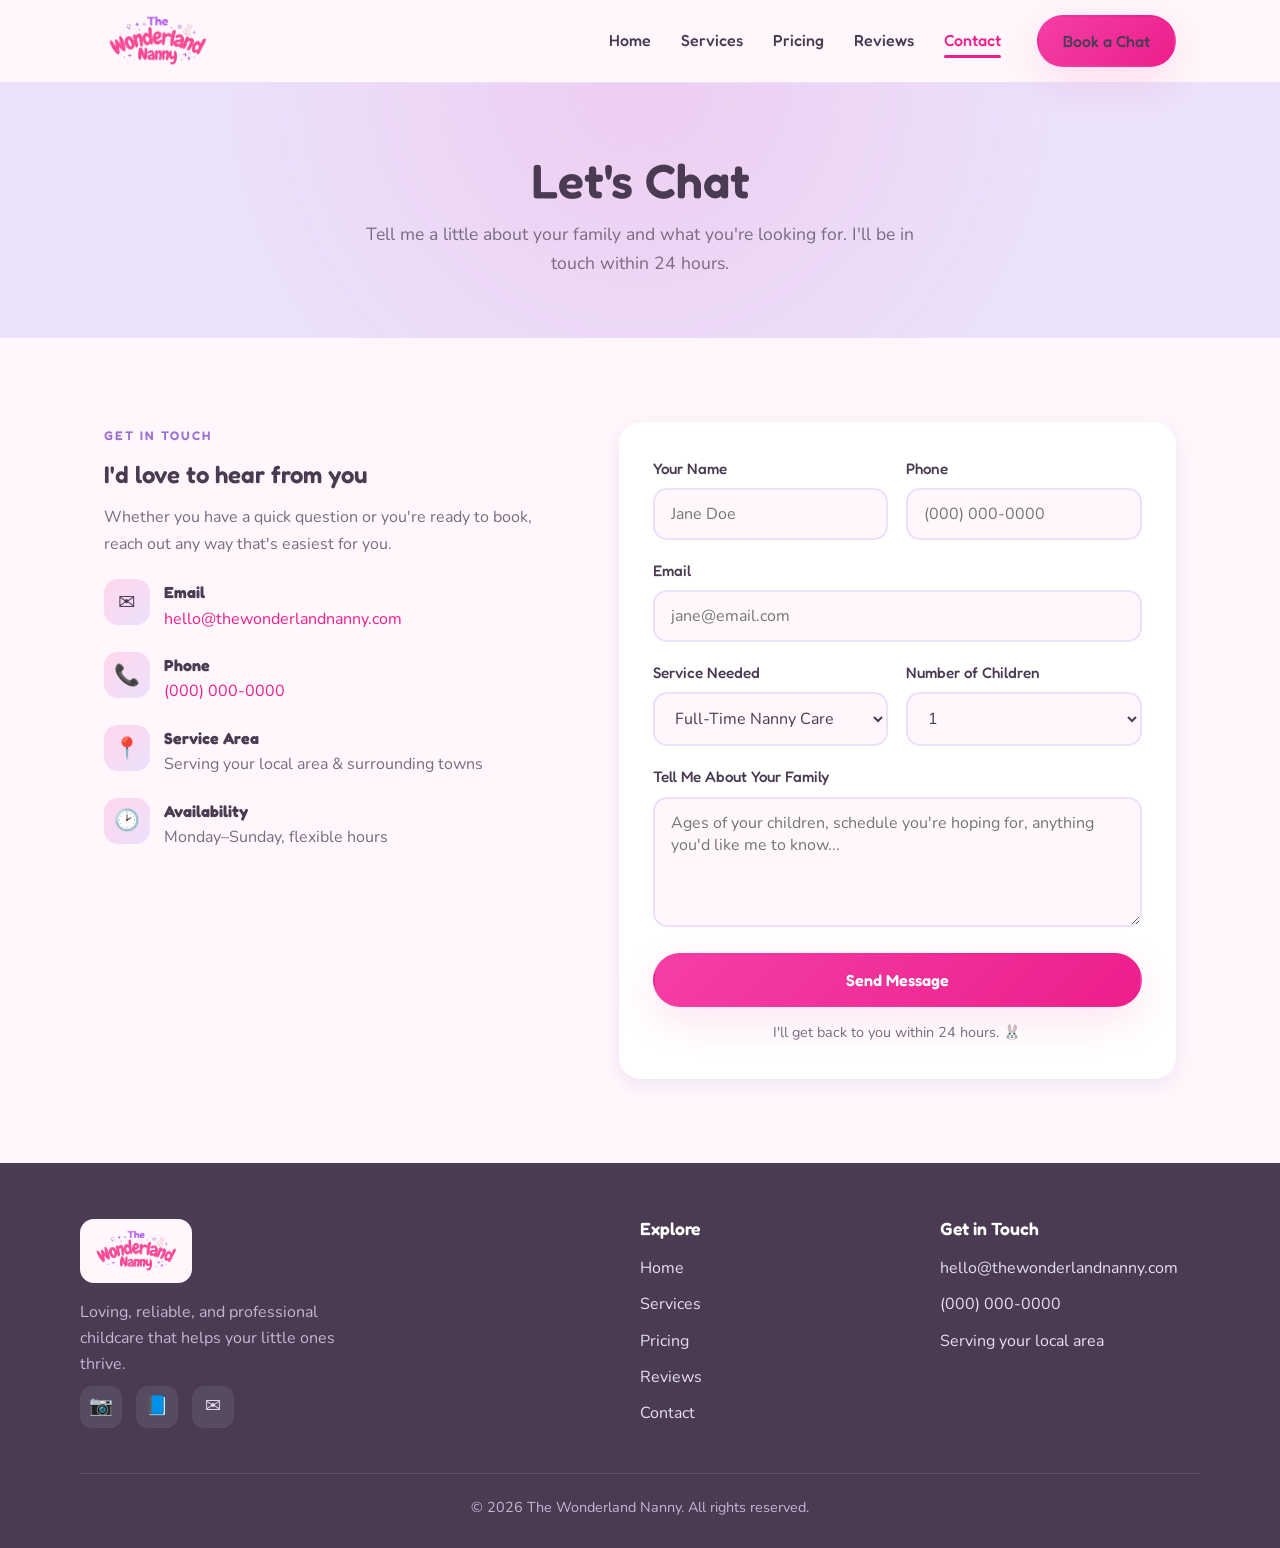
==== contact.html @ 235f538e "Initial site: The Wonderland Nanny (5-page static site)" ====
<!DOCTYPE html>
<html lang="en">
<head>
  <meta charset="UTF-8" />
  <meta name="viewport" content="width=device-width, initial-scale=1.0" />
  <title>Contact — The Wonderland Nanny</title>
  <meta name="description" content="Get in touch with The Wonderland Nanny to chat about your family's childcare needs." />
  <link rel="preconnect" href="https://fonts.googleapis.com" />
  <link rel="preconnect" href="https://fonts.gstatic.com" crossorigin />
  <link href="https://fonts.googleapis.com/css2?family=Fredoka:wght@400;500;600;700&family=Nunito:wght@400;600;700&display=swap" rel="stylesheet" />
  <link rel="stylesheet" href="css/styles.css" />
  <link rel="icon" href="assets/logo.png" />
</head>
<body>

  <header class="site-header">
    <nav class="nav">
      <a href="index.html" class="nav__logo"><img src="assets/logo.png" alt="The Wonderland Nanny" /></a>
      <ul class="nav__links">
        <li><a href="index.html">Home</a></li>
        <li><a href="services.html">Services</a></li>
        <li><a href="pricing.html">Pricing</a></li>
        <li><a href="reviews.html">Reviews</a></li>
        <li><a href="contact.html" class="active">Contact</a></li>
        <li class="nav__cta"><a href="contact.html" class="btn btn--primary">Book a Chat</a></li>
      </ul>
      <button class="nav__toggle" aria-label="Menu"><span></span><span></span><span></span></button>
    </nav>
  </header>

  <section class="page-banner">
    <h1>Let's Chat</h1>
    <p>Tell me a little about your family and what you're looking for. I'll be in touch within 24 hours.</p>
  </section>

  <section class="section">
    <div class="container">
      <div class="contact-grid">
        <div class="contact-info">
          <span class="eyebrow">Get in Touch</span>
          <h2 style="margin-bottom:16px;">I'd love to hear from you</h2>
          <p>Whether you have a quick question or you're ready to book, reach out any way that's easiest for you.</p>

          <div class="contact-info__item">
            <div class="ic">✉️</div>
            <div><strong>Email</strong><span><a href="mailto:hello@thewonderlandnanny.com">hello@thewonderlandnanny.com</a></span></div>
          </div>
          <div class="contact-info__item">
            <div class="ic">📞</div>
            <div><strong>Phone</strong><span><a href="tel:+10000000000">(000) 000-0000</a></span></div>
          </div>
          <div class="contact-info__item">
            <div class="ic">📍</div>
            <div><strong>Service Area</strong><span>Serving your local area &amp; surrounding towns</span></div>
          </div>
          <div class="contact-info__item">
            <div class="ic">🕑</div>
            <div><strong>Availability</strong><span>Monday–Sunday, flexible hours</span></div>
          </div>
        </div>

        <form class="form" id="contact-form">
          <div class="form-row">
            <div class="field">
              <label for="name">Your Name</label>
              <input type="text" id="name" name="name" placeholder="Jane Doe" required />
            </div>
            <div class="field">
              <label for="phone">Phone</label>
              <input type="tel" id="phone" name="phone" placeholder="(000) 000-0000" />
            </div>
          </div>
          <div class="field">
            <label for="email">Email</label>
            <input type="email" id="email" name="email" placeholder="jane@email.com" required />
          </div>
          <div class="form-row">
            <div class="field">
              <label for="service">Service Needed</label>
              <select id="service" name="service">
                <option>Full-Time Nanny Care</option>
                <option>Part-Time / After-School</option>
                <option>Date-Night Sitting</option>
                <option>Newborn &amp; Infant Care</option>
                <option>Travel &amp; Event Care</option>
                <option>Occasional / Backup Care</option>
              </select>
            </div>
            <div class="field">
              <label for="children">Number of Children</label>
              <select id="children" name="children">
                <option>1</option><option>2</option><option>3</option><option>4+</option>
              </select>
            </div>
          </div>
          <div class="field">
            <label for="message">Tell Me About Your Family</label>
            <textarea id="message" name="message" placeholder="Ages of your children, schedule you're hoping for, anything you'd like me to know..."></textarea>
          </div>
          <button type="submit" class="btn btn--primary">Send Message</button>
          <p class="form__note">I'll get back to you within 24 hours. 🐰</p>
        </form>
      </div>
    </div>
  </section>

  <footer class="site-footer">
    <div class="footer-grid">
      <div class="footer-brand">
        <img src="assets/logo.png" alt="The Wonderland Nanny" />
        <p>Loving, reliable, and professional childcare that helps your little ones thrive.</p>
        <div class="footer-socials">
          <a href="#" aria-label="Instagram">📷</a>
          <a href="#" aria-label="Facebook">📘</a>
          <a href="#" aria-label="Email">✉️</a>
        </div>
      </div>
      <div>
        <h4>Explore</h4>
        <ul class="footer-links">
          <li><a href="index.html">Home</a></li>
          <li><a href="services.html">Services</a></li>
          <li><a href="pricing.html">Pricing</a></li>
          <li><a href="reviews.html">Reviews</a></li>
          <li><a href="contact.html">Contact</a></li>
        </ul>
      </div>
      <div>
        <h4>Get in Touch</h4>
        <ul class="footer-links">
          <li><a href="mailto:hello@thewonderlandnanny.com">hello@thewonderlandnanny.com</a></li>
          <li><a href="tel:+10000000000">(000) 000-0000</a></li>
          <li>Serving your local area</li>
        </ul>
      </div>
    </div>
    <div class="footer-bottom">© 2026 The Wonderland Nanny. All rights reserved.</div>
  </footer>

  <script src="js/main.js"></script>
</body>
</html>
---- css/styles.css ----
/* ===========================================================
   The Wonderland Nanny — shared styles
   Palette pulled from the logo: hot pink + lavender purple
   =========================================================== */

:root {
  --pink:        #ec1e8c;   /* hot pink from logo wordmark */
  --pink-bright: #f53fa6;
  --pink-soft:   #ffd6ec;
  --purple:      #9b6fd4;   /* lavender from "The" + stars   */
  --purple-soft: #ece1fb;
  --cream:       #fff7fb;   /* page background               */
  --ink:         #4a3b52;   /* soft plum text                */
  --ink-soft:    #7a6b82;
  --white:       #ffffff;

  --shadow:      0 14px 40px rgba(236, 30, 140, 0.12);
  --shadow-sm:   0 6px 18px rgba(155, 111, 212, 0.14);
  --radius:      22px;
  --radius-sm:   14px;
  --maxw:        1120px;

  --font-head: 'Fredoka', system-ui, sans-serif;
  --font-body: 'Nunito', system-ui, sans-serif;
}

* { box-sizing: border-box; margin: 0; padding: 0; }

html { scroll-behavior: smooth; }

body {
  font-family: var(--font-body);
  color: var(--ink);
  background: var(--cream);
  line-height: 1.65;
  -webkit-font-smoothing: antialiased;
}

h1, h2, h3, h4 {
  font-family: var(--font-head);
  font-weight: 600;
  line-height: 1.15;
  color: var(--ink);
}

a { color: var(--pink); text-decoration: none; }
img { max-width: 100%; display: block; }

.container {
  width: 100%;
  max-width: var(--maxw);
  margin: 0 auto;
  padding: 0 24px;
}

.section { padding: 84px 0; }
.section--tint { background: var(--purple-soft); }
.section--pink { background: var(--pink-soft); }

.eyebrow {
  display: inline-block;
  font-family: var(--font-head);
  font-weight: 600;
  letter-spacing: 2px;
  text-transform: uppercase;
  font-size: 0.78rem;
  color: var(--purple);
  margin-bottom: 14px;
}

.section-title {
  font-size: clamp(1.9rem, 4vw, 2.8rem);
  margin-bottom: 16px;
}

.section-lead {
  font-size: 1.1rem;
  color: var(--ink-soft);
  max-width: 620px;
}

.center { text-align: center; }
.center .section-lead { margin-left: auto; margin-right: auto; }

/* ---------- Buttons ---------- */
.btn {
  display: inline-block;
  font-family: var(--font-head);
  font-weight: 600;
  font-size: 1rem;
  padding: 15px 34px;
  border-radius: 999px;
  cursor: pointer;
  border: 2px solid transparent;
  transition: transform .18s ease, box-shadow .18s ease, background .18s ease;
}
.btn--primary {
  background: linear-gradient(135deg, var(--pink-bright), var(--pink));
  color: var(--white);
  box-shadow: var(--shadow);
}
.btn--primary:hover { transform: translateY(-3px); color: var(--white); }
.btn--ghost {
  background: transparent;
  color: var(--pink);
  border-color: var(--pink);
}
.btn--ghost:hover { background: var(--pink); color: var(--white); transform: translateY(-3px); }

/* ---------- Header / Nav ---------- */
.site-header {
  position: sticky;
  top: 0;
  z-index: 100;
  background: rgba(255, 247, 251, 0.92);
  backdrop-filter: blur(10px);
  border-bottom: 1px solid var(--purple-soft);
}
.nav {
  display: flex;
  align-items: center;
  justify-content: space-between;
  padding: 12px 24px;
  max-width: var(--maxw);
  margin: 0 auto;
}
.nav__logo img { height: 58px; width: auto; }
.nav__links {
  display: flex;
  align-items: center;
  gap: 30px;
  list-style: none;
}
.nav__links a {
  font-family: var(--font-head);
  font-weight: 500;
  color: var(--ink);
  font-size: 1rem;
  position: relative;
  padding: 4px 0;
}
.nav__links a:hover,
.nav__links a.active { color: var(--pink); }
.nav__links a.active::after {
  content: "";
  position: absolute;
  left: 0; right: 0; bottom: -4px;
  height: 3px;
  border-radius: 3px;
  background: var(--pink);
}
.nav__cta { margin-left: 6px; }
.nav__cta .btn { padding: 11px 24px; }

.nav__toggle {
  display: none;
  flex-direction: column;
  gap: 5px;
  background: none;
  border: none;
  cursor: pointer;
  padding: 6px;
}
.nav__toggle span {
  width: 26px; height: 3px;
  background: var(--pink);
  border-radius: 3px;
  transition: .25s;
}

/* ---------- Hero ---------- */
.hero {
  position: relative;
  text-align: center;
  padding: 96px 24px 104px;
  background:
    radial-gradient(circle at 20% 20%, rgba(245,63,166,.14), transparent 42%),
    radial-gradient(circle at 82% 30%, rgba(155,111,212,.16), transparent 45%),
    var(--cream);
  overflow: hidden;
}
.hero__logo {
  width: min(440px, 80vw);
  margin: 0 auto 26px;
}
.hero h1 {
  font-size: clamp(2rem, 5vw, 3.2rem);
  margin-bottom: 18px;
}
.hero p {
  font-size: 1.2rem;
  color: var(--ink-soft);
  max-width: 600px;
  margin: 0 auto 32px;
}
.hero__actions { display: flex; gap: 16px; justify-content: center; flex-wrap: wrap; }
.hero__sparkle {
  position: absolute;
  font-size: 1.6rem;
  opacity: .55;
  animation: float 6s ease-in-out infinite;
}
.hero__sparkle:nth-child(1) { top: 14%; left: 12%; }
.hero__sparkle:nth-child(2) { top: 22%; right: 14%; animation-delay: 1.5s; }
.hero__sparkle:nth-child(3) { bottom: 18%; left: 18%; animation-delay: 2.4s; }
.hero__sparkle:nth-child(4) { bottom: 24%; right: 16%; animation-delay: .8s; }
@keyframes float {
  0%,100% { transform: translateY(0) rotate(0); }
  50%     { transform: translateY(-14px) rotate(8deg); }
}

/* ---------- Page banner (interior pages) ---------- */
.page-banner {
  text-align: center;
  padding: 70px 24px 60px;
  background:
    radial-gradient(circle at 50% 0%, rgba(245,63,166,.12), transparent 60%),
    var(--purple-soft);
}
.page-banner h1 { font-size: clamp(2rem, 5vw, 3rem); margin-bottom: 12px; }
.page-banner p { color: var(--ink-soft); font-size: 1.1rem; max-width: 560px; margin: 0 auto; }

/* ---------- Generic grid + cards ---------- */
.grid { display: grid; gap: 28px; }
.grid--3 { grid-template-columns: repeat(3, 1fr); }
.grid--2 { grid-template-columns: repeat(2, 1fr); }

.card {
  background: var(--white);
  border-radius: var(--radius);
  padding: 34px 30px;
  box-shadow: var(--shadow-sm);
  border: 1px solid rgba(155,111,212,.08);
  transition: transform .2s ease, box-shadow .2s ease;
}
.card:hover { transform: translateY(-6px); box-shadow: var(--shadow); }
.card__icon {
  width: 60px; height: 60px;
  display: grid; place-items: center;
  border-radius: 18px;
  background: linear-gradient(135deg, var(--pink-soft), var(--purple-soft));
  font-size: 1.7rem;
  margin-bottom: 18px;
}
.card h3 { font-size: 1.3rem; margin-bottom: 10px; }
.card p { color: var(--ink-soft); }

/* ---------- Split (about) ---------- */
.split {
  display: grid;
  grid-template-columns: 1fr 1fr;
  gap: 56px;
  align-items: center;
}
.split__media {
  border-radius: var(--radius);
  background: linear-gradient(135deg, var(--pink-soft), var(--purple-soft));
  min-height: 360px;
  display: grid;
  place-items: center;
  font-size: 5rem;
  box-shadow: var(--shadow-sm);
}
.split h2 { margin-bottom: 18px; }
.split p { color: var(--ink-soft); margin-bottom: 14px; }

/* ---------- Stats ---------- */
.stats { display: flex; gap: 40px; flex-wrap: wrap; justify-content: center; }
.stat { text-align: center; }
.stat__num {
  font-family: var(--font-head);
  font-weight: 600;
  font-size: 2.6rem;
  color: var(--pink);
  line-height: 1;
}
.stat__label { color: var(--ink-soft); margin-top: 6px; }

/* ---------- Pricing ---------- */
.price-card {
  background: var(--white);
  border-radius: var(--radius);
  padding: 38px 32px;
  box-shadow: var(--shadow-sm);
  border: 2px solid transparent;
  display: flex;
  flex-direction: column;
}
.price-card--featured {
  border-color: var(--pink);
  box-shadow: var(--shadow);
  position: relative;
}
.price-card__tag {
  position: absolute;
  top: -14px; left: 50%; transform: translateX(-50%);
  background: var(--pink);
  color: var(--white);
  font-family: var(--font-head);
  font-size: .8rem;
  letter-spacing: 1px;
  text-transform: uppercase;
  padding: 5px 16px;
  border-radius: 999px;
}
.price-card h3 { font-size: 1.4rem; margin-bottom: 6px; }
.price-card__price {
  font-family: var(--font-head);
  font-size: 2.6rem;
  font-weight: 600;
  color: var(--pink);
  margin: 8px 0 4px;
}
.price-card__price span { font-size: 1rem; color: var(--ink-soft); font-family: var(--font-body); }
.price-card__desc { color: var(--ink-soft); margin-bottom: 20px; }
.price-card ul { list-style: none; margin-bottom: 28px; }
.price-card li { padding: 9px 0; border-bottom: 1px dashed var(--purple-soft); color: var(--ink); }
.price-card li::before { content: "✿ "; color: var(--pink); }
.price-card .btn { margin-top: auto; text-align: center; }

/* ---------- Reviews ---------- */
.review {
  background: var(--white);
  border-radius: var(--radius);
  padding: 30px 28px;
  box-shadow: var(--shadow-sm);
  break-inside: avoid;
}
.review__stars { color: #ffb13d; font-size: 1.1rem; margin-bottom: 12px; letter-spacing: 2px; }
.review__text { color: var(--ink); font-size: 1.05rem; margin-bottom: 18px; font-style: italic; }
.review__author { font-family: var(--font-head); font-weight: 600; color: var(--pink); }
.review__role { color: var(--ink-soft); font-size: .9rem; }

/* ---------- Contact ---------- */
.contact-grid { display: grid; grid-template-columns: 1fr 1.2fr; gap: 50px; align-items: start; }
.contact-info p { color: var(--ink-soft); margin-bottom: 22px; }
.contact-info__item { display: flex; gap: 14px; align-items: flex-start; margin-bottom: 20px; }
.contact-info__item .ic {
  width: 46px; height: 46px; flex: none;
  display: grid; place-items: center;
  border-radius: 14px;
  background: linear-gradient(135deg, var(--pink-soft), var(--purple-soft));
  font-size: 1.3rem;
}
.contact-info__item strong { display: block; font-family: var(--font-head); }
.contact-info__item span { color: var(--ink-soft); }

.form { background: var(--white); padding: 34px; border-radius: var(--radius); box-shadow: var(--shadow-sm); }
.form-row { display: grid; grid-template-columns: 1fr 1fr; gap: 18px; }
.field { margin-bottom: 18px; }
.field label { display: block; font-family: var(--font-head); font-weight: 500; margin-bottom: 7px; font-size: .95rem; }
.field input, .field textarea, .field select {
  width: 100%;
  padding: 13px 16px;
  border: 2px solid var(--purple-soft);
  border-radius: var(--radius-sm);
  font-family: var(--font-body);
  font-size: 1rem;
  color: var(--ink);
  background: var(--cream);
  transition: border-color .18s ease;
}
.field input:focus, .field textarea:focus, .field select:focus {
  outline: none;
  border-color: var(--pink);
}
.field textarea { resize: vertical; min-height: 130px; }
.form .btn { width: 100%; }
.form__note { margin-top: 14px; text-align: center; color: var(--ink-soft); font-size: .9rem; }

/* ---------- CTA band ---------- */
.cta-band {
  text-align: center;
  background: linear-gradient(135deg, var(--pink), var(--purple));
  color: var(--white);
  padding: 72px 24px;
}
.cta-band h2 { color: var(--white); font-size: clamp(1.8rem, 4vw, 2.6rem); margin-bottom: 14px; }
.cta-band p { color: rgba(255,255,255,.92); max-width: 540px; margin: 0 auto 28px; font-size: 1.1rem; }
.cta-band .btn--primary { background: var(--white); color: var(--pink); }
.cta-band .btn--primary:hover { background: var(--cream); }

/* ---------- Footer ---------- */
.site-footer {
  background: var(--ink);
  color: #e9def0;
  padding: 56px 24px 28px;
}
.footer-grid {
  max-width: var(--maxw);
  margin: 0 auto;
  display: grid;
  grid-template-columns: 2fr 1fr 1fr;
  gap: 40px;
}
.site-footer h4 { color: var(--white); margin-bottom: 16px; font-size: 1.1rem; }
.site-footer a { color: #e9def0; }
.site-footer a:hover { color: var(--pink-bright); }
.footer-brand img { height: 64px; background: var(--cream); padding: 8px 12px; border-radius: 14px; margin-bottom: 16px; }
.footer-brand p { color: #c7b6d2; max-width: 280px; }
.footer-links { list-style: none; }
.footer-links li { margin-bottom: 10px; }
.footer-socials { display: flex; gap: 14px; margin-top: 8px; }
.footer-socials a {
  width: 42px; height: 42px;
  display: grid; place-items: center;
  border-radius: 12px;
  background: rgba(255,255,255,.08);
  font-size: 1.2rem;
}
.footer-socials a:hover { background: var(--pink); }
.footer-bottom {
  max-width: var(--maxw);
  margin: 36px auto 0;
  padding-top: 22px;
  border-top: 1px solid rgba(255,255,255,.12);
  text-align: center;
  color: #c7b6d2;
  font-size: .9rem;
}

/* ---------- Responsive ---------- */
@media (max-width: 860px) {
  .nav__links {
    position: fixed;
    top: 84px; right: 0;
    flex-direction: column;
    align-items: flex-start;
    gap: 18px;
    background: var(--white);
    padding: 26px 30px;
    border-radius: 0 0 0 var(--radius);
    box-shadow: var(--shadow);
    transform: translateX(110%);
    transition: transform .3s ease;
    width: min(75vw, 280px);
  }
  .nav__links.open { transform: translateX(0); }
  .nav__cta { display: none; }
  .nav__toggle { display: flex; }
  .grid--3, .grid--2 { grid-template-columns: 1fr; }
  .split { grid-template-columns: 1fr; gap: 32px; }
  .contact-grid { grid-template-columns: 1fr; gap: 32px; }
  .footer-grid { grid-template-columns: 1fr; gap: 30px; }
  .form-row { grid-template-columns: 1fr; }
}
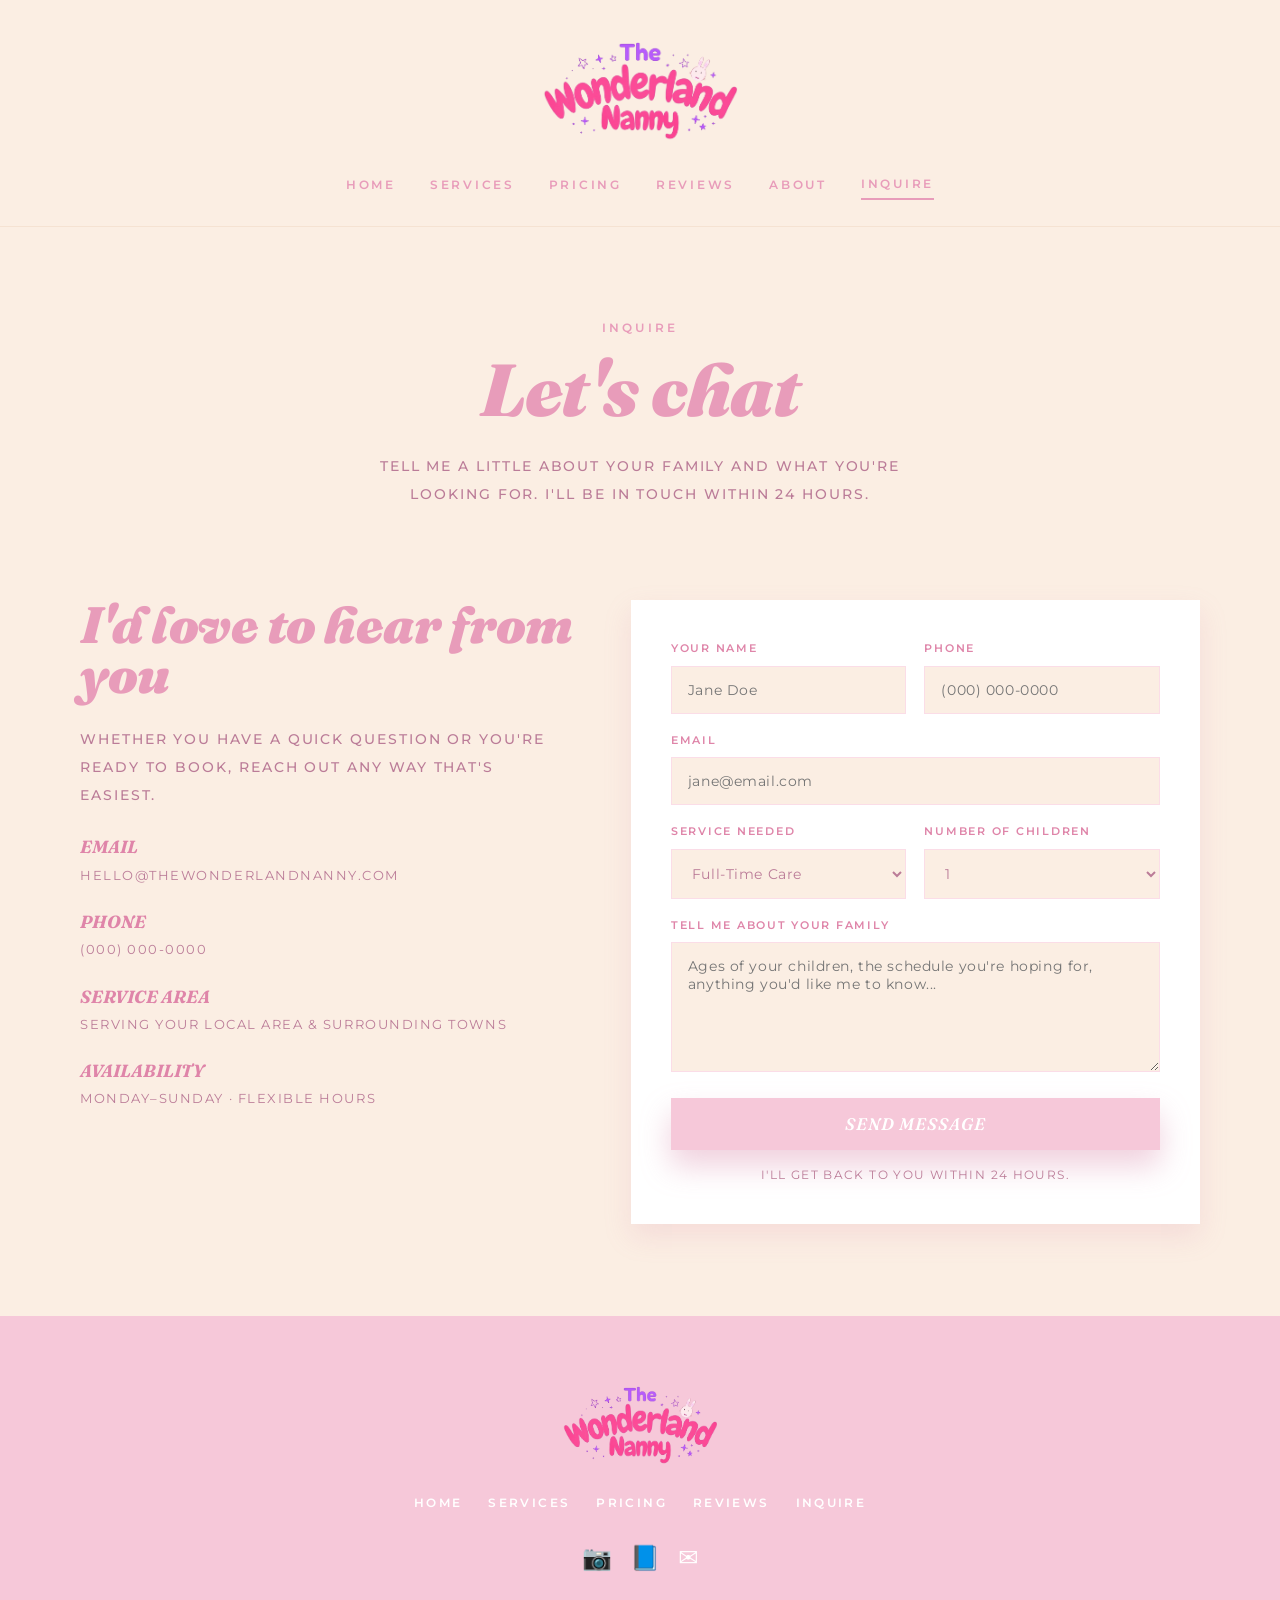
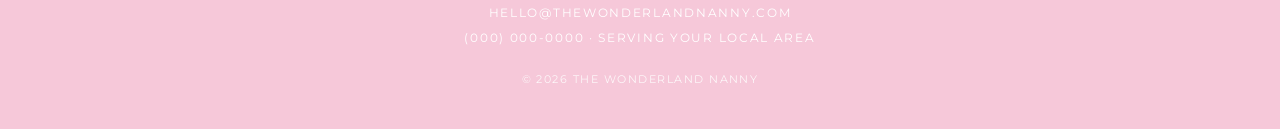
==== commit 8de40797: "Redesign in napabach-inspired aesthetic (eggshell + retro pink, groovy serif)" ====
--- a/contact.html
+++ b/contact.html
@@ -3,138 +3,89 @@
 <head>
   <meta charset="UTF-8" />
   <meta name="viewport" content="width=device-width, initial-scale=1.0" />
-  <title>Contact — The Wonderland Nanny</title>
+  <title>Inquire — The Wonderland Nanny</title>
   <meta name="description" content="Get in touch with The Wonderland Nanny to chat about your family's childcare needs." />
   <link rel="preconnect" href="https://fonts.googleapis.com" />
   <link rel="preconnect" href="https://fonts.gstatic.com" crossorigin />
-  <link href="https://fonts.googleapis.com/css2?family=Fredoka:wght@400;500;600;700&family=Nunito:wght@400;600;700&display=swap" rel="stylesheet" />
+  <link href="https://fonts.googleapis.com/css2?family=Fraunces:ital,opsz,wght@0,9..144,400;0,9..144,600;0,9..144,900;1,9..144,500;1,9..144,600;1,9..144,700;1,9..144,900&family=Montserrat:wght@400;500;600&display=swap" rel="stylesheet" />
   <link rel="stylesheet" href="css/styles.css" />
   <link rel="icon" href="assets/logo.png" />
 </head>
 <body>
 
-  <header class="site-header">
-    <nav class="nav">
-      <a href="index.html" class="nav__logo"><img src="assets/logo.png" alt="The Wonderland Nanny" /></a>
-      <ul class="nav__links">
-        <li><a href="index.html">Home</a></li>
-        <li><a href="services.html">Services</a></li>
-        <li><a href="pricing.html">Pricing</a></li>
-        <li><a href="reviews.html">Reviews</a></li>
-        <li><a href="contact.html" class="active">Contact</a></li>
-        <li class="nav__cta"><a href="contact.html" class="btn btn--primary">Book a Chat</a></li>
-      </ul>
-      <button class="nav__toggle" aria-label="Menu"><span></span><span></span><span></span></button>
-    </nav>
+  <header class="topbar">
+    <a href="index.html" class="topbar__logo"><img src="assets/logo.png" alt="The Wonderland Nanny" /></a>
   </header>
+  <nav class="mainnav">
+    <a href="index.html">Home</a>
+    <a href="services.html">Services</a>
+    <a href="pricing.html">Pricing</a>
+    <a href="reviews.html">Reviews</a>
+    <a href="index.html#about">About</a>
+    <a href="contact.html" class="active">Inquire</a>
+  </nav>
 
-  <section class="page-banner">
-    <h1>Let's Chat</h1>
-    <p>Tell me a little about your family and what you're looking for. I'll be in touch within 24 hours.</p>
+  <section class="section center">
+    <div class="wrap">
+      <p class="kicker">Inquire</p>
+      <h1 class="display">Let's chat</h1>
+      <p class="lead">Tell me a little about your family and what you're looking for. I'll be in touch within 24 hours.</p>
+    </div>
   </section>
 
-  <section class="section">
-    <div class="container">
+  <section class="section" style="padding-top:0;">
+    <div class="wrap">
       <div class="contact-grid">
-        <div class="contact-info">
-          <span class="eyebrow">Get in Touch</span>
-          <h2 style="margin-bottom:16px;">I'd love to hear from you</h2>
-          <p>Whether you have a quick question or you're ready to book, reach out any way that's easiest for you.</p>
-
-          <div class="contact-info__item">
-            <div class="ic">✉️</div>
-            <div><strong>Email</strong><span><a href="mailto:hello@thewonderlandnanny.com">hello@thewonderlandnanny.com</a></span></div>
-          </div>
-          <div class="contact-info__item">
-            <div class="ic">📞</div>
-            <div><strong>Phone</strong><span><a href="tel:+10000000000">(000) 000-0000</a></span></div>
-          </div>
-          <div class="contact-info__item">
-            <div class="ic">📍</div>
-            <div><strong>Service Area</strong><span>Serving your local area &amp; surrounding towns</span></div>
-          </div>
-          <div class="contact-info__item">
-            <div class="ic">🕑</div>
-            <div><strong>Availability</strong><span>Monday–Sunday, flexible hours</span></div>
-          </div>
+        <div>
+          <h2 class="display display--sm">I'd love to hear from you</h2>
+          <p class="lead">Whether you have a quick question or you're ready to book, reach out any way that's easiest.</p>
+          <ul class="contact-list">
+            <li><strong>Email</strong><a href="mailto:hello@thewonderlandnanny.com">hello@thewonderlandnanny.com</a></li>
+            <li><strong>Phone</strong><a href="tel:+10000000000">(000) 000-0000</a></li>
+            <li><strong>Service Area</strong>Serving your local area &amp; surrounding towns</li>
+            <li><strong>Availability</strong>Monday–Sunday · Flexible hours</li>
+          </ul>
         </div>
 
         <form class="form" id="contact-form">
           <div class="form-row">
-            <div class="field">
-              <label for="name">Your Name</label>
-              <input type="text" id="name" name="name" placeholder="Jane Doe" required />
-            </div>
-            <div class="field">
-              <label for="phone">Phone</label>
-              <input type="tel" id="phone" name="phone" placeholder="(000) 000-0000" />
-            </div>
+            <div class="field"><label for="name">Your Name</label><input type="text" id="name" name="name" placeholder="Jane Doe" required /></div>
+            <div class="field"><label for="phone">Phone</label><input type="tel" id="phone" name="phone" placeholder="(000) 000-0000" /></div>
           </div>
-          <div class="field">
-            <label for="email">Email</label>
-            <input type="email" id="email" name="email" placeholder="jane@email.com" required />
-          </div>
+          <div class="field"><label for="email">Email</label><input type="email" id="email" name="email" placeholder="jane@email.com" required /></div>
           <div class="form-row">
-            <div class="field">
-              <label for="service">Service Needed</label>
+            <div class="field"><label for="service">Service Needed</label>
               <select id="service" name="service">
-                <option>Full-Time Nanny Care</option>
+                <option>Full-Time Care</option>
                 <option>Part-Time / After-School</option>
                 <option>Date-Night Sitting</option>
                 <option>Newborn &amp; Infant Care</option>
                 <option>Travel &amp; Event Care</option>
-                <option>Occasional / Backup Care</option>
+                <option>Backup / Occasional Care</option>
               </select>
             </div>
-            <div class="field">
-              <label for="children">Number of Children</label>
-              <select id="children" name="children">
-                <option>1</option><option>2</option><option>3</option><option>4+</option>
-              </select>
+            <div class="field"><label for="children">Number of Children</label>
+              <select id="children" name="children"><option>1</option><option>2</option><option>3</option><option>4+</option></select>
             </div>
           </div>
-          <div class="field">
-            <label for="message">Tell Me About Your Family</label>
-            <textarea id="message" name="message" placeholder="Ages of your children, schedule you're hoping for, anything you'd like me to know..."></textarea>
-          </div>
-          <button type="submit" class="btn btn--primary">Send Message</button>
-          <p class="form__note">I'll get back to you within 24 hours. 🐰</p>
+          <div class="field"><label for="message">Tell Me About Your Family</label><textarea id="message" name="message" placeholder="Ages of your children, the schedule you're hoping for, anything you'd like me to know..."></textarea></div>
+          <button type="submit" class="btn">Send Message</button>
+          <p class="form__note">I'll get back to you within 24 hours.</p>
         </form>
       </div>
     </div>
   </section>
 
   <footer class="site-footer">
-    <div class="footer-grid">
-      <div class="footer-brand">
-        <img src="assets/logo.png" alt="The Wonderland Nanny" />
-        <p>Loving, reliable, and professional childcare that helps your little ones thrive.</p>
-        <div class="footer-socials">
-          <a href="#" aria-label="Instagram">📷</a>
-          <a href="#" aria-label="Facebook">📘</a>
-          <a href="#" aria-label="Email">✉️</a>
-        </div>
-      </div>
-      <div>
-        <h4>Explore</h4>
-        <ul class="footer-links">
-          <li><a href="index.html">Home</a></li>
-          <li><a href="services.html">Services</a></li>
-          <li><a href="pricing.html">Pricing</a></li>
-          <li><a href="reviews.html">Reviews</a></li>
-          <li><a href="contact.html">Contact</a></li>
-        </ul>
-      </div>
-      <div>
-        <h4>Get in Touch</h4>
-        <ul class="footer-links">
-          <li><a href="mailto:hello@thewonderlandnanny.com">hello@thewonderlandnanny.com</a></li>
-          <li><a href="tel:+10000000000">(000) 000-0000</a></li>
-          <li>Serving your local area</li>
-        </ul>
-      </div>
+    <img src="assets/logo.png" alt="The Wonderland Nanny" />
+    <div class="footer-nav">
+      <a href="index.html">Home</a><a href="services.html">Services</a><a href="pricing.html">Pricing</a><a href="reviews.html">Reviews</a><a href="contact.html">Inquire</a>
     </div>
-    <div class="footer-bottom">© 2026 The Wonderland Nanny. All rights reserved.</div>
+    <div class="footer-socials">
+      <a href="#" aria-label="Instagram">📷</a><a href="#" aria-label="Facebook">📘</a><a href="mailto:hello@thewonderlandnanny.com" aria-label="Email">✉️</a>
+    </div>
+    <div class="footer-contact">hello@thewonderlandnanny.com<br>(000) 000-0000 · Serving your local area</div>
+    <div class="footer-copy">© 2026 The Wonderland Nanny</div>
   </footer>
 
   <script src="js/main.js"></script>
--- a/css/styles.css
+++ b/css/styles.css
@@ -1,446 +1,374 @@
 /* ===========================================================
-   The Wonderland Nanny — shared styles
-   Palette pulled from the logo: hot pink + lavender purple
+   The Wonderland Nanny
+   Aesthetic modeled on napabach.com:
+   eggshell bg · soft retro pink · groovy italic serif · all-caps sans
    =========================================================== */
 
 :root {
-  --pink:        #ec1e8c;   /* hot pink from logo wordmark */
-  --pink-bright: #f53fa6;
-  --pink-soft:   #ffd6ec;
-  --purple:      #9b6fd4;   /* lavender from "The" + stars   */
-  --purple-soft: #ece1fb;
-  --cream:       #fff7fb;   /* page background               */
-  --ink:         #4a3b52;   /* soft plum text                */
-  --ink-soft:    #7a6b82;
-  --white:       #ffffff;
-
-  --shadow:      0 14px 40px rgba(236, 30, 140, 0.12);
-  --shadow-sm:   0 6px 18px rgba(155, 111, 212, 0.14);
-  --radius:      22px;
-  --radius-sm:   14px;
-  --maxw:        1120px;
-
-  --font-head: 'Fredoka', system-ui, sans-serif;
-  --font-body: 'Nunito', system-ui, sans-serif;
+  --cream:      #fbeee3;   /* eggshell page background        */
+  --cream-deep: #f5e2d2;   /* slightly deeper cream blocks    */
+  --pink:       #e89cba;   /* primary soft pink (headings)    */
+  --pink-deep:  #df85a9;   /* hover / emphasis                */
+  --pink-card:  #f6c8d9;   /* solid baby-pink cards           */
+  --pink-soft:  #fbdde7;   /* faint pink wash                 */
+  --text:       #bb7c98;   /* body copy (mauve-rose)          */
+  --white:      #ffffff;
+
+  --maxw: 1180px;
+  --shadow: 0 16px 30px rgba(218, 140, 172, .40);
+
+  --serif: 'Fraunces', Georgia, 'Times New Roman', serif;
+  --sans:  'Montserrat', system-ui, sans-serif;
 }
 
 * { box-sizing: border-box; margin: 0; padding: 0; }
-
 html { scroll-behavior: smooth; }
 
 body {
-  font-family: var(--font-body);
-  color: var(--ink);
+  font-family: var(--sans);
   background: var(--cream);
-  line-height: 1.65;
+  color: var(--text);
+  line-height: 1.6;
   -webkit-font-smoothing: antialiased;
 }
 
-h1, h2, h3, h4 {
-  font-family: var(--font-head);
+img { max-width: 100%; display: block; }
+a { text-decoration: none; color: inherit; }
+
+.wrap { max-width: var(--maxw); margin: 0 auto; padding: 0 30px; }
+.section { padding: 92px 0; }
+.center { text-align: center; }
+
+/* ---------- Type ---------- */
+.display {
+  font-family: var(--serif);
+  font-style: italic;
+  font-weight: 900;
+  line-height: .96;
+  color: var(--pink);
+  font-size: clamp(2.6rem, 6vw, 4.6rem);
+  margin-bottom: 26px;
+  letter-spacing: -0.5px;
+}
+.display--sm { font-size: clamp(2rem, 4.5vw, 3.2rem); }
+.display--white { color: var(--white); }
+
+.kicker {
+  font-family: var(--sans);
+  text-transform: uppercase;
+  letter-spacing: .28em;
+  font-size: .72rem;
   font-weight: 600;
-  line-height: 1.15;
-  color: var(--ink);
-}
-
-a { color: var(--pink); text-decoration: none; }
-img { max-width: 100%; display: block; }
-
-.container {
-  width: 100%;
-  max-width: var(--maxw);
-  margin: 0 auto;
-  padding: 0 24px;
-}
-
-.section { padding: 84px 0; }
-.section--tint { background: var(--purple-soft); }
-.section--pink { background: var(--pink-soft); }
-
-.eyebrow {
-  display: inline-block;
-  font-family: var(--font-head);
-  font-weight: 600;
-  letter-spacing: 2px;
-  text-transform: uppercase;
-  font-size: 0.78rem;
-  color: var(--purple);
-  margin-bottom: 14px;
-}
-
-.section-title {
-  font-size: clamp(1.9rem, 4vw, 2.8rem);
-  margin-bottom: 16px;
-}
-
-.section-lead {
-  font-size: 1.1rem;
-  color: var(--ink-soft);
-  max-width: 620px;
-}
-
-.center { text-align: center; }
-.center .section-lead { margin-left: auto; margin-right: auto; }
+  color: var(--pink);
+  margin-bottom: 18px;
+}
+
+.lead {
+  text-transform: uppercase;
+  letter-spacing: .14em;
+  line-height: 2.05;
+  font-size: .86rem;
+  font-weight: 500;
+  color: var(--text);
+}
+.lead--white { color: rgba(255,255,255,.95); }
+.center .lead { margin-left: auto; margin-right: auto; max-width: 60ch; }
 
 /* ---------- Buttons ---------- */
 .btn {
   display: inline-block;
-  font-family: var(--font-head);
+  font-family: var(--serif);
+  font-style: italic;
   font-weight: 600;
-  font-size: 1rem;
-  padding: 15px 34px;
-  border-radius: 999px;
-  cursor: pointer;
-  border: 2px solid transparent;
-  transition: transform .18s ease, box-shadow .18s ease, background .18s ease;
-}
-.btn--primary {
-  background: linear-gradient(135deg, var(--pink-bright), var(--pink));
+  text-transform: uppercase;
+  letter-spacing: .06em;
+  font-size: 1.05rem;
+  padding: 16px 46px;
+  background: var(--pink-card);
   color: var(--white);
   box-shadow: var(--shadow);
-}
-.btn--primary:hover { transform: translateY(-3px); color: var(--white); }
-.btn--ghost {
+  border: none;
+  cursor: pointer;
+  transition: transform .2s ease, background .2s ease;
+}
+.btn:hover { transform: translateY(-3px); background: var(--pink-deep); }
+.btn--outline {
   background: transparent;
+  border: 2px solid var(--white);
+  color: var(--white);
+  box-shadow: 8px 8px 0 rgba(255,255,255,.25);
+}
+.btn--outline:hover { background: var(--white); color: var(--pink-deep); }
+
+/* ---------- Header (centered logo + nav underneath) ---------- */
+.topbar { text-align: center; padding: 34px 20px 8px; }
+.topbar__logo img { height: 116px; width: auto; margin: 0 auto; }
+
+.mainnav {
+  display: flex;
+  flex-wrap: wrap;
+  justify-content: center;
+  align-items: center;
+  gap: 34px;
+  padding: 16px 20px 26px;
+  border-bottom: 1px solid var(--cream-deep);
+}
+.mainnav a {
+  font-family: var(--sans);
+  text-transform: uppercase;
+  letter-spacing: .22em;
+  font-size: .78rem;
+  font-weight: 600;
   color: var(--pink);
-  border-color: var(--pink);
-}
-.btn--ghost:hover { background: var(--pink); color: var(--white); transform: translateY(-3px); }
-
-/* ---------- Header / Nav ---------- */
-.site-header {
-  position: sticky;
-  top: 0;
-  z-index: 100;
-  background: rgba(255, 247, 251, 0.92);
-  backdrop-filter: blur(10px);
-  border-bottom: 1px solid var(--purple-soft);
-}
-.nav {
+  padding-bottom: 4px;
+  transition: color .2s ease;
+}
+.mainnav a:hover { color: var(--pink-deep); }
+.mainnav a.active { border-bottom: 2px solid var(--pink); }
+
+/* ---------- Image placeholders (dreamy bokeh until real photos) ---------- */
+.ph {
+  position: relative;
+  overflow: hidden;
+  background:
+    radial-gradient(circle at 22% 28%, rgba(255,255,255,.55), transparent 9%),
+    radial-gradient(circle at 68% 16%, rgba(255,255,255,.45), transparent 7%),
+    radial-gradient(circle at 82% 62%, rgba(255,255,255,.4), transparent 8%),
+    radial-gradient(circle at 38% 78%, rgba(255,255,255,.45), transparent 7%),
+    radial-gradient(circle at 55% 45%, rgba(255,255,255,.3), transparent 12%),
+    linear-gradient(135deg, var(--pink-card) 0%, #f3d9c9 55%, var(--cream) 100%);
+}
+.ph--dark {
+  background:
+    radial-gradient(circle at 25% 30%, rgba(255,255,255,.5), transparent 8%),
+    radial-gradient(circle at 70% 22%, rgba(255,255,255,.4), transparent 7%),
+    radial-gradient(circle at 60% 70%, rgba(255,255,255,.45), transparent 9%),
+    radial-gradient(circle at 35% 65%, rgba(255,255,255,.35), transparent 6%),
+    linear-gradient(135deg, #d98ba9 0%, #c98aa5 50%, #b9a08f 100%);
+}
+.ph__emoji {
+  position: absolute;
+  inset: 0;
+  display: grid;
+  place-items: center;
+  font-size: clamp(3rem, 8vw, 5.5rem);
+  opacity: .85;
+}
+
+/* ---------- Hero (full-bleed) ---------- */
+.hero {
+  width: 100%;
+  height: 74vh;
+  min-height: 480px;
+}
+
+/* ---------- Feature (two-column text + image) ---------- */
+.feature {
+  display: grid;
+  grid-template-columns: 1fr 1fr;
+  gap: 64px;
+  align-items: center;
+}
+.feature__img { min-height: 460px; height: 100%; }
+.feature--rev .feature__text { order: 2; }
+.feature--rev .feature__img  { order: 1; }
+
+/* ---------- Showcase (offset pink card over a photo) ---------- */
+.showcase {
+  position: relative;
+  min-height: 640px;
   display: flex;
   align-items: center;
-  justify-content: space-between;
-  padding: 12px 24px;
-  max-width: var(--maxw);
-  margin: 0 auto;
-}
-.nav__logo img { height: 58px; width: auto; }
-.nav__links {
-  display: flex;
-  align-items: center;
-  gap: 30px;
-  list-style: none;
-}
-.nav__links a {
-  font-family: var(--font-head);
-  font-weight: 500;
-  color: var(--ink);
-  font-size: 1rem;
+  padding: 60px 0;
+}
+.showcase__img {
+  position: absolute;
+  top: 0; right: 0; bottom: 0;
+  width: 60%;
+}
+.showcase__card {
   position: relative;
-  padding: 4px 0;
-}
-.nav__links a:hover,
-.nav__links a.active { color: var(--pink); }
-.nav__links a.active::after {
-  content: "";
-  position: absolute;
-  left: 0; right: 0; bottom: -4px;
-  height: 3px;
-  border-radius: 3px;
-  background: var(--pink);
-}
-.nav__cta { margin-left: 6px; }
-.nav__cta .btn { padding: 11px 24px; }
-
-.nav__toggle {
-  display: none;
-  flex-direction: column;
-  gap: 5px;
-  background: none;
-  border: none;
-  cursor: pointer;
-  padding: 6px;
-}
-.nav__toggle span {
-  width: 26px; height: 3px;
-  background: var(--pink);
-  border-radius: 3px;
-  transition: .25s;
-}
-
-/* ---------- Hero ---------- */
-.hero {
+  z-index: 2;
+  margin-left: 6%;
+  width: 48%;
+  background: var(--pink-card);
+  color: var(--white);
+  padding: 64px 56px;
+  box-shadow: var(--shadow);
+}
+.showcase__card .display { color: var(--white); }
+.showcase__card .lead { color: rgba(255,255,255,.95); }
+.showcase--rev .showcase__img { right: auto; left: 0; }
+.showcase--rev .showcase__card { margin-left: 46%; }
+
+/* ---------- Band (full-width image with centered text) ---------- */
+.band {
   position: relative;
-  text-align: center;
-  padding: 96px 24px 104px;
-  background:
-    radial-gradient(circle at 20% 20%, rgba(245,63,166,.14), transparent 42%),
-    radial-gradient(circle at 82% 30%, rgba(155,111,212,.16), transparent 45%),
-    var(--cream);
-  overflow: hidden;
-}
-.hero__logo {
-  width: min(440px, 80vw);
-  margin: 0 auto 26px;
-}
-.hero h1 {
-  font-size: clamp(2rem, 5vw, 3.2rem);
-  margin-bottom: 18px;
-}
-.hero p {
-  font-size: 1.2rem;
-  color: var(--ink-soft);
-  max-width: 600px;
-  margin: 0 auto 32px;
-}
-.hero__actions { display: flex; gap: 16px; justify-content: center; flex-wrap: wrap; }
-.hero__sparkle {
-  position: absolute;
-  font-size: 1.6rem;
-  opacity: .55;
-  animation: float 6s ease-in-out infinite;
-}
-.hero__sparkle:nth-child(1) { top: 14%; left: 12%; }
-.hero__sparkle:nth-child(2) { top: 22%; right: 14%; animation-delay: 1.5s; }
-.hero__sparkle:nth-child(3) { bottom: 18%; left: 18%; animation-delay: 2.4s; }
-.hero__sparkle:nth-child(4) { bottom: 24%; right: 16%; animation-delay: .8s; }
-@keyframes float {
-  0%,100% { transform: translateY(0) rotate(0); }
-  50%     { transform: translateY(-14px) rotate(8deg); }
-}
-
-/* ---------- Page banner (interior pages) ---------- */
-.page-banner {
-  text-align: center;
-  padding: 70px 24px 60px;
-  background:
-    radial-gradient(circle at 50% 0%, rgba(245,63,166,.12), transparent 60%),
-    var(--purple-soft);
-}
-.page-banner h1 { font-size: clamp(2rem, 5vw, 3rem); margin-bottom: 12px; }
-.page-banner p { color: var(--ink-soft); font-size: 1.1rem; max-width: 560px; margin: 0 auto; }
-
-/* ---------- Generic grid + cards ---------- */
-.grid { display: grid; gap: 28px; }
+  min-height: 560px;
+  display: grid;
+  place-items: center;
+  text-align: center;
+  padding: 80px 24px;
+}
+.band__inner { position: relative; z-index: 2; max-width: 640px; }
+
+/* ---------- Cards (services / reviews) ---------- */
+.grid { display: grid; gap: 30px; }
 .grid--3 { grid-template-columns: repeat(3, 1fr); }
 .grid--2 { grid-template-columns: repeat(2, 1fr); }
 
-.card {
+.tile {
   background: var(--white);
-  border-radius: var(--radius);
-  padding: 34px 30px;
-  box-shadow: var(--shadow-sm);
-  border: 1px solid rgba(155,111,212,.08);
-  transition: transform .2s ease, box-shadow .2s ease;
-}
-.card:hover { transform: translateY(-6px); box-shadow: var(--shadow); }
-.card__icon {
-  width: 60px; height: 60px;
-  display: grid; place-items: center;
-  border-radius: 18px;
-  background: linear-gradient(135deg, var(--pink-soft), var(--purple-soft));
-  font-size: 1.7rem;
+  padding: 40px 34px;
+  text-align: center;
+  box-shadow: 0 12px 26px rgba(218,140,172,.18);
+}
+.tile__emoji { font-size: 2.6rem; display: block; margin-bottom: 16px; }
+.tile h3 {
+  font-family: var(--serif);
+  font-style: italic;
+  font-weight: 700;
+  color: var(--pink-deep);
+  font-size: 1.5rem;
+  margin-bottom: 12px;
+}
+.tile p { text-transform: uppercase; letter-spacing: .1em; font-size: .76rem; line-height: 1.95; }
+
+/* ---------- Reviews ---------- */
+.quote {
+  background: var(--pink-soft);
+  padding: 42px 38px;
+  text-align: center;
+}
+.quote__stars { color: #e7a23c; letter-spacing: 3px; margin-bottom: 16px; }
+.quote__text {
+  font-family: var(--serif);
+  font-style: italic;
+  font-weight: 500;
+  font-size: 1.25rem;
+  line-height: 1.5;
+  color: var(--pink-deep);
   margin-bottom: 18px;
 }
-.card h3 { font-size: 1.3rem; margin-bottom: 10px; }
-.card p { color: var(--ink-soft); }
-
-/* ---------- Split (about) ---------- */
-.split {
-  display: grid;
-  grid-template-columns: 1fr 1fr;
-  gap: 56px;
-  align-items: center;
-}
-.split__media {
-  border-radius: var(--radius);
-  background: linear-gradient(135deg, var(--pink-soft), var(--purple-soft));
-  min-height: 360px;
-  display: grid;
-  place-items: center;
-  font-size: 5rem;
-  box-shadow: var(--shadow-sm);
-}
-.split h2 { margin-bottom: 18px; }
-.split p { color: var(--ink-soft); margin-bottom: 14px; }
-
-/* ---------- Stats ---------- */
-.stats { display: flex; gap: 40px; flex-wrap: wrap; justify-content: center; }
-.stat { text-align: center; }
-.stat__num {
-  font-family: var(--font-head);
-  font-weight: 600;
-  font-size: 2.6rem;
-  color: var(--pink);
-  line-height: 1;
-}
-.stat__label { color: var(--ink-soft); margin-top: 6px; }
-
-/* ---------- Pricing ---------- */
-.price-card {
+.quote__name { text-transform: uppercase; letter-spacing: .2em; font-size: .72rem; font-weight: 600; color: var(--text); }
+
+/* ---------- Pricing tiers ---------- */
+.tier {
   background: var(--white);
-  border-radius: var(--radius);
-  padding: 38px 32px;
-  box-shadow: var(--shadow-sm);
-  border: 2px solid transparent;
+  padding: 46px 36px;
+  text-align: center;
+  box-shadow: 0 12px 26px rgba(218,140,172,.18);
   display: flex;
   flex-direction: column;
 }
-.price-card--featured {
-  border-color: var(--pink);
-  box-shadow: var(--shadow);
-  position: relative;
-}
-.price-card__tag {
-  position: absolute;
-  top: -14px; left: 50%; transform: translateX(-50%);
-  background: var(--pink);
-  color: var(--white);
-  font-family: var(--font-head);
-  font-size: .8rem;
-  letter-spacing: 1px;
-  text-transform: uppercase;
-  padding: 5px 16px;
-  border-radius: 999px;
-}
-.price-card h3 { font-size: 1.4rem; margin-bottom: 6px; }
-.price-card__price {
-  font-family: var(--font-head);
-  font-size: 2.6rem;
-  font-weight: 600;
-  color: var(--pink);
-  margin: 8px 0 4px;
-}
-.price-card__price span { font-size: 1rem; color: var(--ink-soft); font-family: var(--font-body); }
-.price-card__desc { color: var(--ink-soft); margin-bottom: 20px; }
-.price-card ul { list-style: none; margin-bottom: 28px; }
-.price-card li { padding: 9px 0; border-bottom: 1px dashed var(--purple-soft); color: var(--ink); }
-.price-card li::before { content: "✿ "; color: var(--pink); }
-.price-card .btn { margin-top: auto; text-align: center; }
-
-/* ---------- Reviews ---------- */
-.review {
-  background: var(--white);
-  border-radius: var(--radius);
-  padding: 30px 28px;
-  box-shadow: var(--shadow-sm);
-  break-inside: avoid;
-}
-.review__stars { color: #ffb13d; font-size: 1.1rem; margin-bottom: 12px; letter-spacing: 2px; }
-.review__text { color: var(--ink); font-size: 1.05rem; margin-bottom: 18px; font-style: italic; }
-.review__author { font-family: var(--font-head); font-weight: 600; color: var(--pink); }
-.review__role { color: var(--ink-soft); font-size: .9rem; }
+.tier--featured { background: var(--pink-card); }
+.tier--featured .tier__price,
+.tier--featured h3,
+.tier--featured li { color: var(--white); }
+.tier h3 {
+  font-family: var(--serif);
+  font-style: italic;
+  font-weight: 700;
+  color: var(--pink-deep);
+  font-size: 1.7rem;
+  margin-bottom: 10px;
+}
+.tier__price {
+  font-family: var(--serif);
+  font-weight: 900;
+  font-size: 2.8rem;
+  color: var(--pink-deep);
+  line-height: 1;
+  margin-bottom: 6px;
+}
+.tier__price span { font-family: var(--sans); font-size: .8rem; letter-spacing: .15em; }
+.tier ul { list-style: none; margin: 22px 0 30px; }
+.tier li {
+  text-transform: uppercase;
+  letter-spacing: .1em;
+  font-size: .72rem;
+  padding: 10px 0;
+  border-bottom: 1px solid rgba(187,124,152,.2);
+  color: var(--text);
+}
+.tier .btn { margin-top: auto; }
 
 /* ---------- Contact ---------- */
-.contact-grid { display: grid; grid-template-columns: 1fr 1.2fr; gap: 50px; align-items: start; }
-.contact-info p { color: var(--ink-soft); margin-bottom: 22px; }
-.contact-info__item { display: flex; gap: 14px; align-items: flex-start; margin-bottom: 20px; }
-.contact-info__item .ic {
-  width: 46px; height: 46px; flex: none;
-  display: grid; place-items: center;
-  border-radius: 14px;
-  background: linear-gradient(135deg, var(--pink-soft), var(--purple-soft));
-  font-size: 1.3rem;
-}
-.contact-info__item strong { display: block; font-family: var(--font-head); }
-.contact-info__item span { color: var(--ink-soft); }
-
-.form { background: var(--white); padding: 34px; border-radius: var(--radius); box-shadow: var(--shadow-sm); }
+.contact-grid { display: grid; grid-template-columns: 1fr 1.15fr; gap: 56px; align-items: start; }
+.contact-list { list-style: none; margin-top: 24px; }
+.contact-list li { margin-bottom: 22px; text-transform: uppercase; letter-spacing: .12em; font-size: .8rem; }
+.contact-list strong {
+  display: block;
+  font-family: var(--serif);
+  font-style: italic;
+  font-weight: 700;
+  font-size: 1.1rem;
+  color: var(--pink-deep);
+  letter-spacing: 0;
+  margin-bottom: 4px;
+}
+.form { background: var(--white); padding: 40px; box-shadow: 0 12px 26px rgba(218,140,172,.18); }
 .form-row { display: grid; grid-template-columns: 1fr 1fr; gap: 18px; }
 .field { margin-bottom: 18px; }
-.field label { display: block; font-family: var(--font-head); font-weight: 500; margin-bottom: 7px; font-size: .95rem; }
+.field label {
+  display: block;
+  text-transform: uppercase;
+  letter-spacing: .16em;
+  font-size: .68rem;
+  font-weight: 600;
+  color: var(--pink-deep);
+  margin-bottom: 8px;
+}
 .field input, .field textarea, .field select {
   width: 100%;
-  padding: 13px 16px;
-  border: 2px solid var(--purple-soft);
-  border-radius: var(--radius-sm);
-  font-family: var(--font-body);
-  font-size: 1rem;
-  color: var(--ink);
+  padding: 14px 16px;
+  border: 1px solid var(--pink-soft);
   background: var(--cream);
-  transition: border-color .18s ease;
-}
-.field input:focus, .field textarea:focus, .field select:focus {
-  outline: none;
-  border-color: var(--pink);
-}
+  font-family: var(--sans);
+  font-size: .9rem;
+  color: var(--text);
+  letter-spacing: .04em;
+}
+.field input:focus, .field textarea:focus, .field select:focus { outline: none; border-color: var(--pink); }
 .field textarea { resize: vertical; min-height: 130px; }
 .form .btn { width: 100%; }
-.form__note { margin-top: 14px; text-align: center; color: var(--ink-soft); font-size: .9rem; }
-
-/* ---------- CTA band ---------- */
-.cta-band {
-  text-align: center;
-  background: linear-gradient(135deg, var(--pink), var(--purple));
-  color: var(--white);
-  padding: 72px 24px;
-}
-.cta-band h2 { color: var(--white); font-size: clamp(1.8rem, 4vw, 2.6rem); margin-bottom: 14px; }
-.cta-band p { color: rgba(255,255,255,.92); max-width: 540px; margin: 0 auto 28px; font-size: 1.1rem; }
-.cta-band .btn--primary { background: var(--white); color: var(--pink); }
-.cta-band .btn--primary:hover { background: var(--cream); }
+.form__note { margin-top: 16px; text-align: center; text-transform: uppercase; letter-spacing: .12em; font-size: .72rem; }
 
 /* ---------- Footer ---------- */
 .site-footer {
-  background: var(--ink);
-  color: #e9def0;
-  padding: 56px 24px 28px;
-}
-.footer-grid {
-  max-width: var(--maxw);
-  margin: 0 auto;
-  display: grid;
-  grid-template-columns: 2fr 1fr 1fr;
-  gap: 40px;
-}
-.site-footer h4 { color: var(--white); margin-bottom: 16px; font-size: 1.1rem; }
-.site-footer a { color: #e9def0; }
-.site-footer a:hover { color: var(--pink-bright); }
-.footer-brand img { height: 64px; background: var(--cream); padding: 8px 12px; border-radius: 14px; margin-bottom: 16px; }
-.footer-brand p { color: #c7b6d2; max-width: 280px; }
-.footer-links { list-style: none; }
-.footer-links li { margin-bottom: 10px; }
-.footer-socials { display: flex; gap: 14px; margin-top: 8px; }
-.footer-socials a {
-  width: 42px; height: 42px;
-  display: grid; place-items: center;
-  border-radius: 12px;
-  background: rgba(255,255,255,.08);
-  font-size: 1.2rem;
-}
-.footer-socials a:hover { background: var(--pink); }
-.footer-bottom {
-  max-width: var(--maxw);
-  margin: 36px auto 0;
-  padding-top: 22px;
-  border-top: 1px solid rgba(255,255,255,.12);
-  text-align: center;
-  color: #c7b6d2;
-  font-size: .9rem;
-}
+  background: var(--pink-card);
+  text-align: center;
+  padding: 64px 24px 40px;
+  color: var(--white);
+}
+.site-footer img { height: 92px; margin: 0 auto 22px; }
+.site-footer .footer-nav {
+  display: flex; flex-wrap: wrap; justify-content: center; gap: 26px;
+  margin-bottom: 26px;
+}
+.site-footer .footer-nav a {
+  text-transform: uppercase; letter-spacing: .2em; font-size: .74rem; font-weight: 600; color: var(--white);
+}
+.site-footer .footer-nav a:hover { color: var(--pink-deep); }
+.footer-socials { display: flex; justify-content: center; gap: 18px; font-size: 1.5rem; margin-bottom: 24px; }
+.footer-contact { text-transform: uppercase; letter-spacing: .14em; font-size: .76rem; line-height: 2; }
+.footer-copy { margin-top: 22px; text-transform: uppercase; letter-spacing: .14em; font-size: .66rem; opacity: .85; }
 
 /* ---------- Responsive ---------- */
 @media (max-width: 860px) {
-  .nav__links {
-    position: fixed;
-    top: 84px; right: 0;
-    flex-direction: column;
-    align-items: flex-start;
-    gap: 18px;
-    background: var(--white);
-    padding: 26px 30px;
-    border-radius: 0 0 0 var(--radius);
-    box-shadow: var(--shadow);
-    transform: translateX(110%);
-    transition: transform .3s ease;
-    width: min(75vw, 280px);
-  }
-  .nav__links.open { transform: translateX(0); }
-  .nav__cta { display: none; }
-  .nav__toggle { display: flex; }
+  .feature { grid-template-columns: 1fr; gap: 36px; }
+  .feature--rev .feature__text { order: 1; }
+  .feature--rev .feature__img  { order: 2; }
+  .feature__img { min-height: 320px; }
+
+  .showcase { display: block; min-height: 0; padding: 0; }
+  .showcase__img { position: relative; width: 100%; height: 320px; }
+  .showcase__card { width: 100%; margin: 0; }
+  .showcase--rev .showcase__card { margin: 0; }
+
   .grid--3, .grid--2 { grid-template-columns: 1fr; }
-  .split { grid-template-columns: 1fr; gap: 32px; }
-  .contact-grid { grid-template-columns: 1fr; gap: 32px; }
-  .footer-grid { grid-template-columns: 1fr; gap: 30px; }
+  .contact-grid { grid-template-columns: 1fr; gap: 34px; }
   .form-row { grid-template-columns: 1fr; }
-}
+  .mainnav { gap: 18px 22px; }
+  .section { padding: 64px 0; }
+}
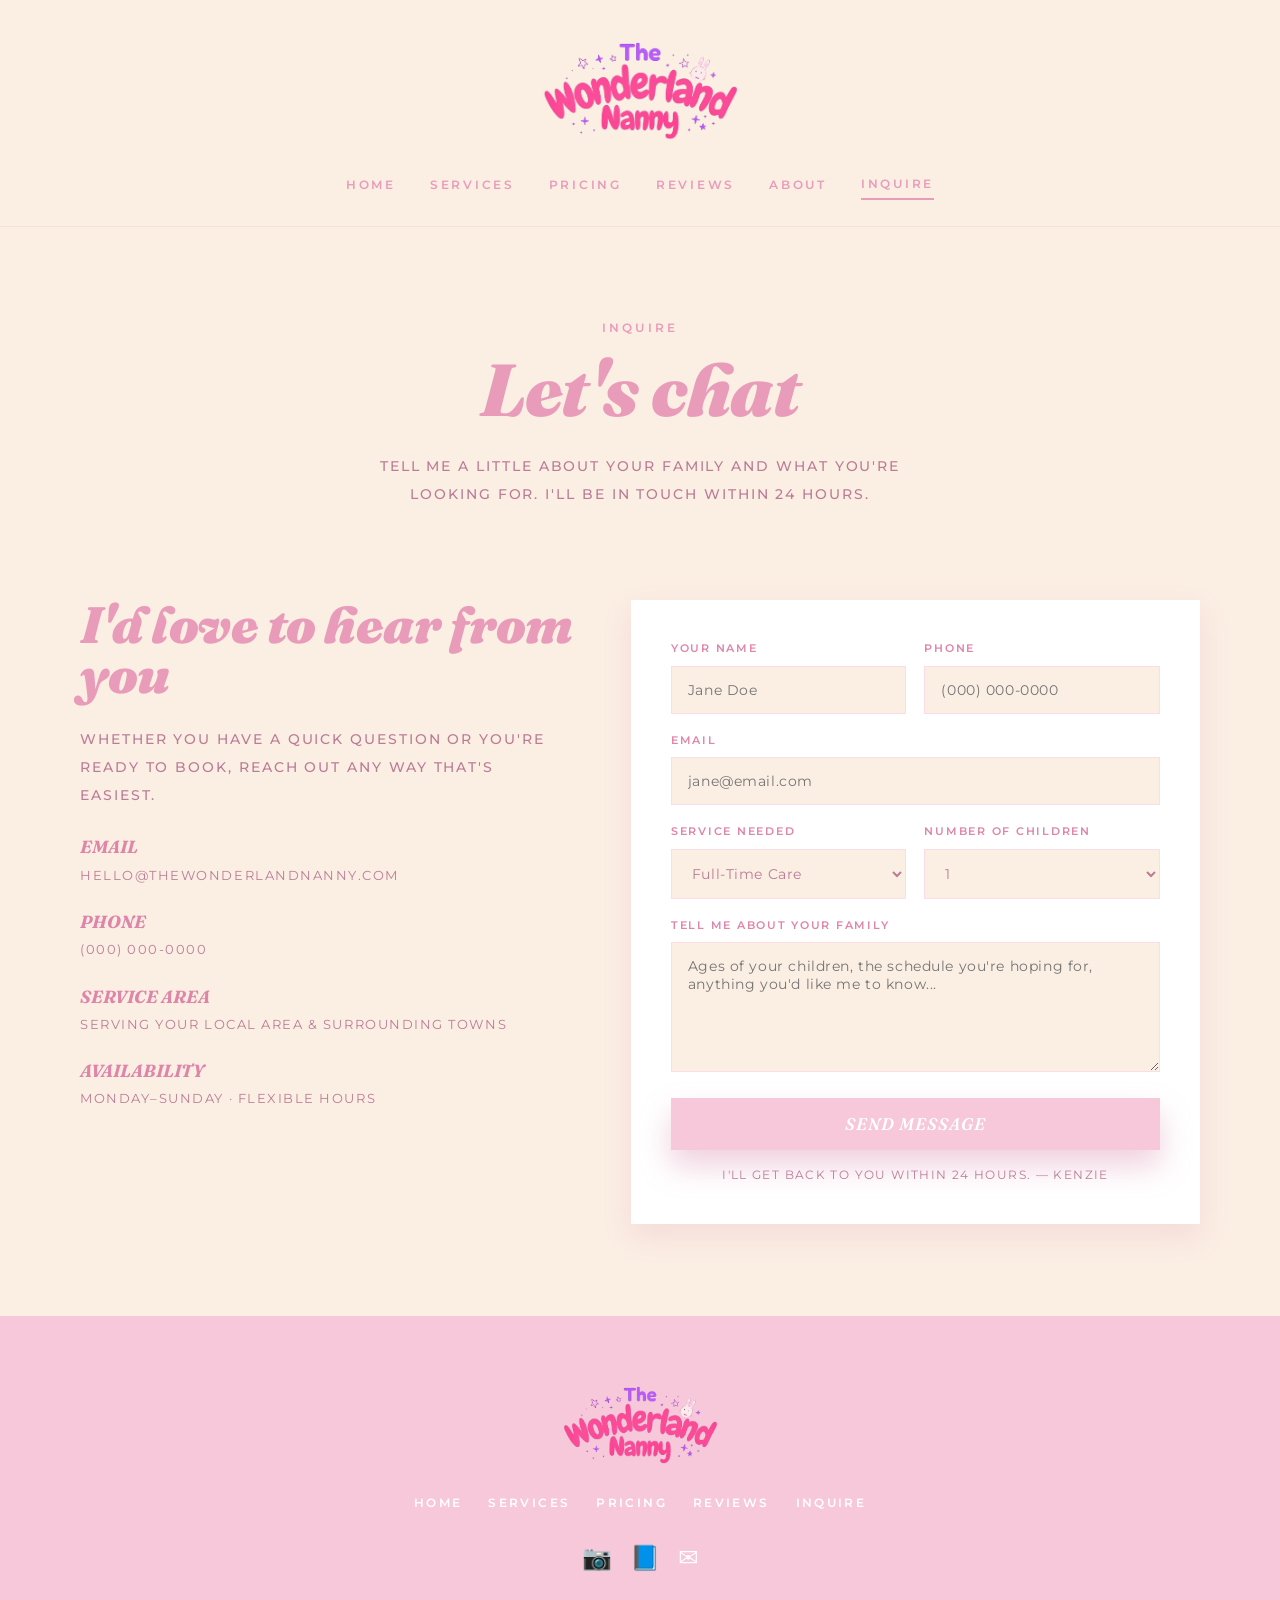
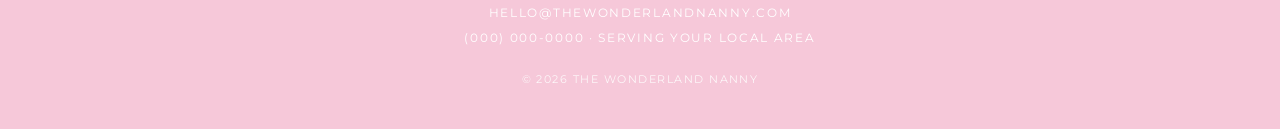
==== commit 83855f22: "Personalize copy with owner's name (Kenzie)" ====
--- a/contact.html
+++ b/contact.html
@@ -70,7 +70,7 @@
           </div>
           <div class="field"><label for="message">Tell Me About Your Family</label><textarea id="message" name="message" placeholder="Ages of your children, the schedule you're hoping for, anything you'd like me to know..."></textarea></div>
           <button type="submit" class="btn">Send Message</button>
-          <p class="form__note">I'll get back to you within 24 hours.</p>
+          <p class="form__note">I'll get back to you within 24 hours. — Kenzie</p>
         </form>
       </div>
     </div>
--- a/css/styles.css
+++ b/css/styles.css
@@ -218,21 +218,22 @@
 .grid--2 { grid-template-columns: repeat(2, 1fr); }
 
 .tile {
-  background: var(--white);
+  background: var(--pink);
   padding: 40px 34px;
   text-align: center;
-  box-shadow: 0 12px 26px rgba(218,140,172,.18);
+  border-radius: 22px;
+  box-shadow: 0 12px 26px rgba(218,140,172,.28);
 }
 .tile__emoji { font-size: 2.6rem; display: block; margin-bottom: 16px; }
 .tile h3 {
   font-family: var(--serif);
   font-style: italic;
   font-weight: 700;
-  color: var(--pink-deep);
+  color: var(--white);
   font-size: 1.5rem;
   margin-bottom: 12px;
 }
-.tile p { text-transform: uppercase; letter-spacing: .1em; font-size: .76rem; line-height: 1.95; }
+.tile p { text-transform: uppercase; letter-spacing: .1em; font-size: .76rem; line-height: 1.95; color: var(--white); }
 
 /* ---------- Reviews ---------- */
 .quote {
